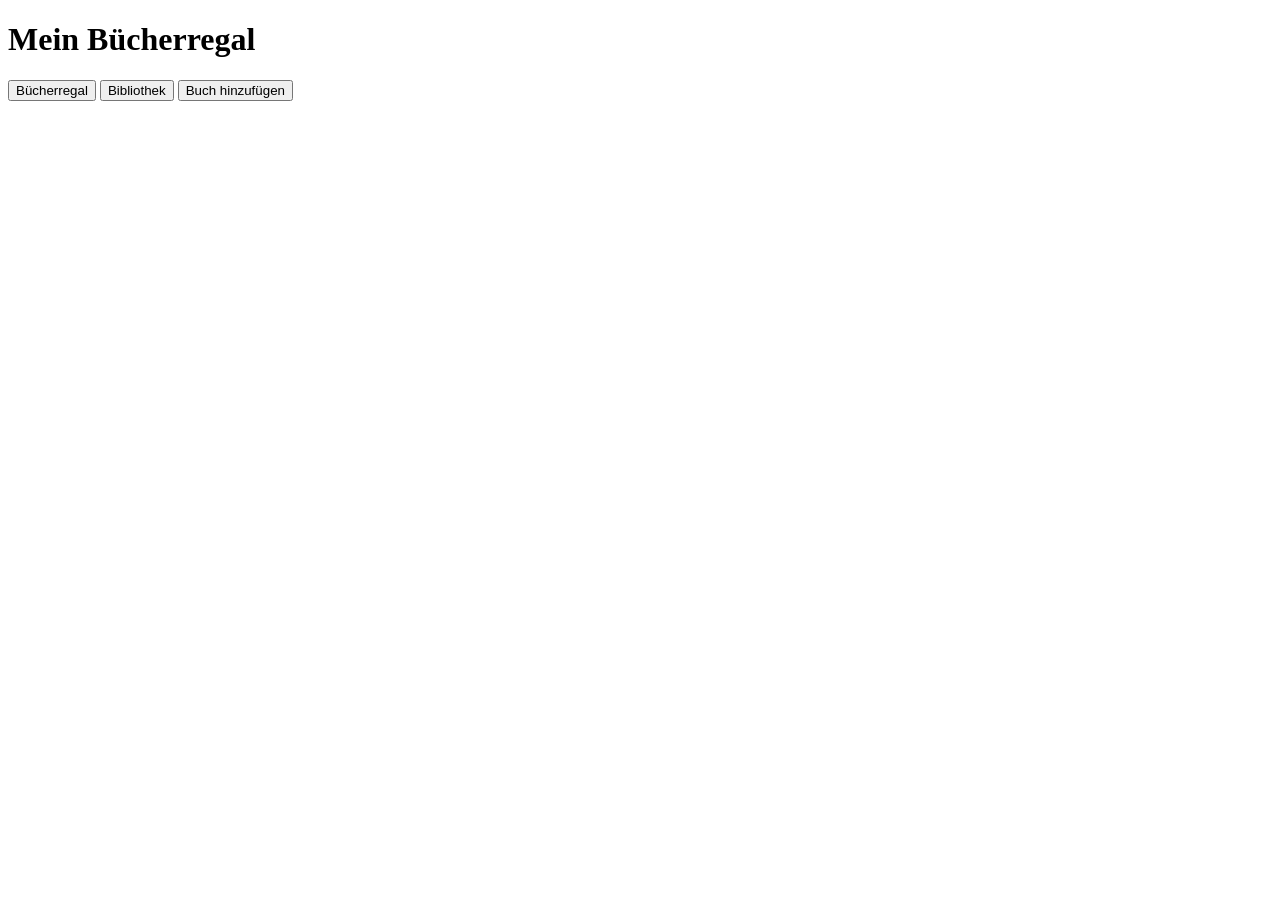
==== index.html @ e98558c0 "Create index.html" ====
<!DOCTYPE html>
<html lang="de">
<head>
  <meta charset="UTF-8">
  <meta name="viewport" content="width=device-width, initial-scale=1.0">
  <title>Mein Bücherregal</title>
</head>

<body>
  <h1>Mein Bücherregal</h1>

  <button>Bücherregal</button>
  <button>Bibliothek</button>
  <button>Buch hinzufügen</button>
</body>
</html>
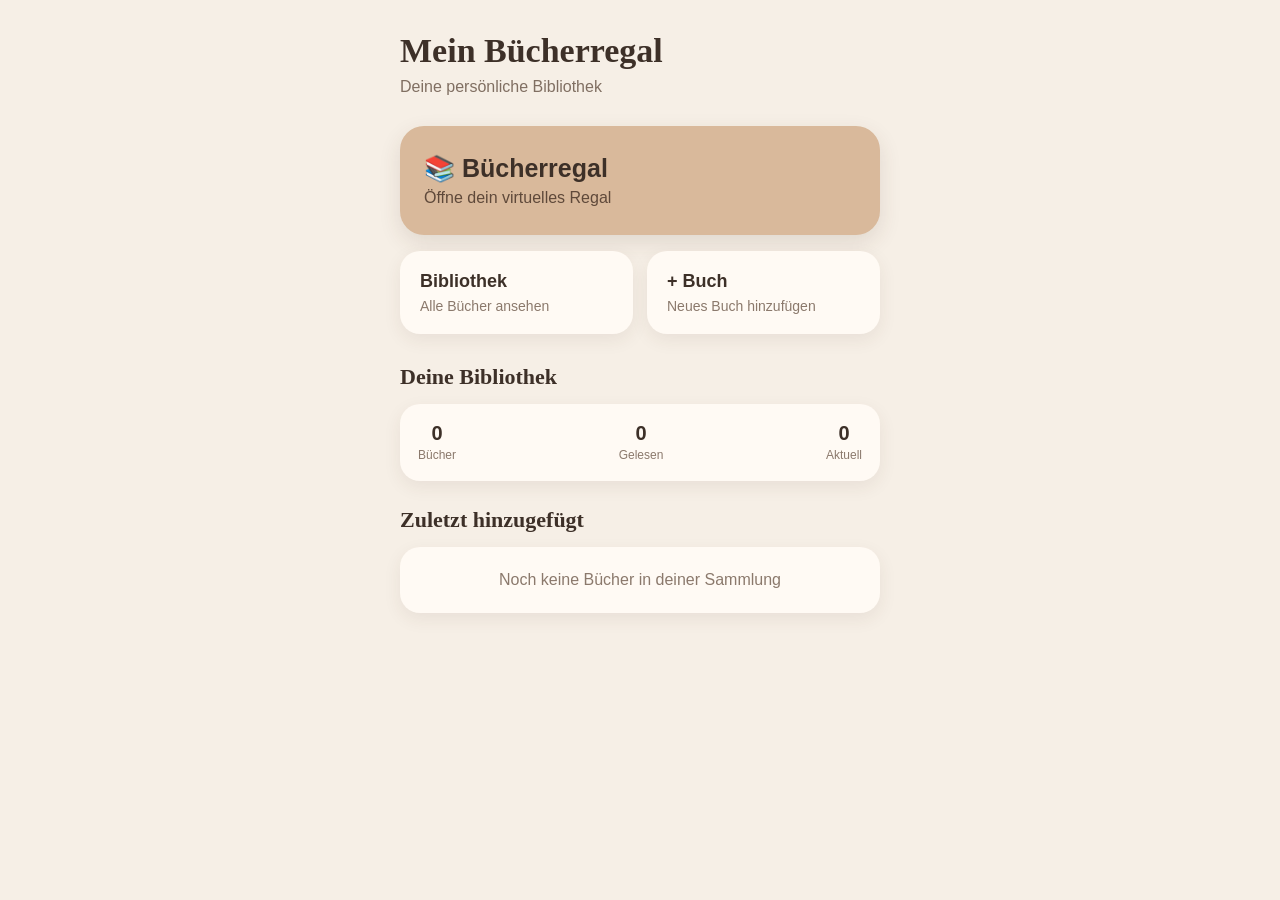
==== commit 701f9646: "Update index.html" ====
--- a/index.html
+++ b/index.html
@@ -4,13 +4,200 @@
   <meta charset="UTF-8">
   <meta name="viewport" content="width=device-width, initial-scale=1.0">
   <title>Mein Bücherregal</title>
+
+  <style>
+    * {
+      box-sizing: border-box;
+    }
+
+    body {
+      margin: 0;
+      font-family: -apple-system, BlinkMacSystemFont, "Segoe UI", sans-serif;
+      background: #f6efe6;
+      color: #3d3028;
+    }
+
+    .app {
+      max-width: 520px;
+      margin: 0 auto;
+      padding: 32px 20px 60px;
+    }
+
+    .header {
+      margin-bottom: 30px;
+    }
+
+    .header h1 {
+      margin: 0;
+      font-family: Georgia, serif;
+      font-size: 34px;
+      font-weight: 700;
+    }
+
+    .header p {
+      margin-top: 8px;
+      color: #806f62;
+      font-size: 16px;
+    }
+
+    .main-card {
+      background: #d9b99b;
+      border-radius: 24px;
+      padding: 28px 24px;
+      margin-bottom: 16px;
+      box-shadow: 0 8px 22px rgba(76, 52, 37, 0.12);
+    }
+
+    .main-card h2 {
+      margin: 0 0 6px;
+      font-size: 25px;
+    }
+
+    .main-card p {
+      margin: 0;
+      color: #5f493a;
+    }
+
+    .small-cards {
+      display: grid;
+      grid-template-columns: 1fr 1fr;
+      gap: 14px;
+      margin-bottom: 30px;
+    }
+
+    .card {
+      background: #fffaf4;
+      border-radius: 20px;
+      padding: 20px;
+      box-shadow: 0 6px 18px rgba(76, 52, 37, 0.08);
+    }
+
+    .card h3 {
+      margin: 0 0 6px;
+      font-size: 18px;
+    }
+
+    .card p {
+      margin: 0;
+      color: #8b796c;
+      font-size: 14px;
+    }
+
+    .section {
+      margin-top: 26px;
+    }
+
+    .section h2 {
+      font-family: Georgia, serif;
+      font-size: 22px;
+      margin-bottom: 14px;
+    }
+
+    .stats {
+      background: #fffaf4;
+      border-radius: 20px;
+      padding: 18px;
+      display: flex;
+      justify-content: space-between;
+      text-align: center;
+      box-shadow: 0 6px 18px rgba(76, 52, 37, 0.08);
+    }
+
+    .stat strong {
+      display: block;
+      font-size: 20px;
+    }
+
+    .stat span {
+      font-size: 12px;
+      color: #8b796c;
+    }
+
+    .empty {
+      background: #fffaf4;
+      border-radius: 20px;
+      padding: 24px;
+      color: #8b796c;
+      text-align: center;
+      box-shadow: 0 6px 18px rgba(76, 52, 37, 0.08);
+    }
+
+    button {
+      width: 100%;
+      border: none;
+      background: none;
+      padding: 0;
+      text-align: left;
+      color: inherit;
+      font: inherit;
+    }
+
+    button:active {
+      transform: scale(0.98);
+    }
+  </style>
 </head>
 
 <body>
-  <h1>Mein Bücherregal</h1>
-
-  <button>Bücherregal</button>
-  <button>Bibliothek</button>
-  <button>Buch hinzufügen</button>
+  <main class="app">
+
+    <header class="header">
+      <h1>Mein Bücherregal</h1>
+      <p>Deine persönliche Bibliothek</p>
+    </header>
+
+    <button>
+      <section class="main-card">
+        <h2>📚 Bücherregal</h2>
+        <p>Öffne dein virtuelles Regal</p>
+      </section>
+    </button>
+
+    <div class="small-cards">
+      <button>
+        <section class="card">
+          <h3>Bibliothek</h3>
+          <p>Alle Bücher ansehen</p>
+        </section>
+      </button>
+
+      <button>
+        <section class="card">
+          <h3>+ Buch</h3>
+          <p>Neues Buch hinzufügen</p>
+        </section>
+      </button>
+    </div>
+
+    <section class="section">
+      <h2>Deine Bibliothek</h2>
+
+      <div class="stats">
+        <div class="stat">
+          <strong>0</strong>
+          <span>Bücher</span>
+        </div>
+
+        <div class="stat">
+          <strong>0</strong>
+          <span>Gelesen</span>
+        </div>
+
+        <div class="stat">
+          <strong>0</strong>
+          <span>Aktuell</span>
+        </div>
+      </div>
+    </section>
+
+    <section class="section">
+      <h2>Zuletzt hinzugefügt</h2>
+
+      <div class="empty">
+        Noch keine Bücher in deiner Sammlung
+      </div>
+    </section>
+
+  </main>
 </body>
 </html>
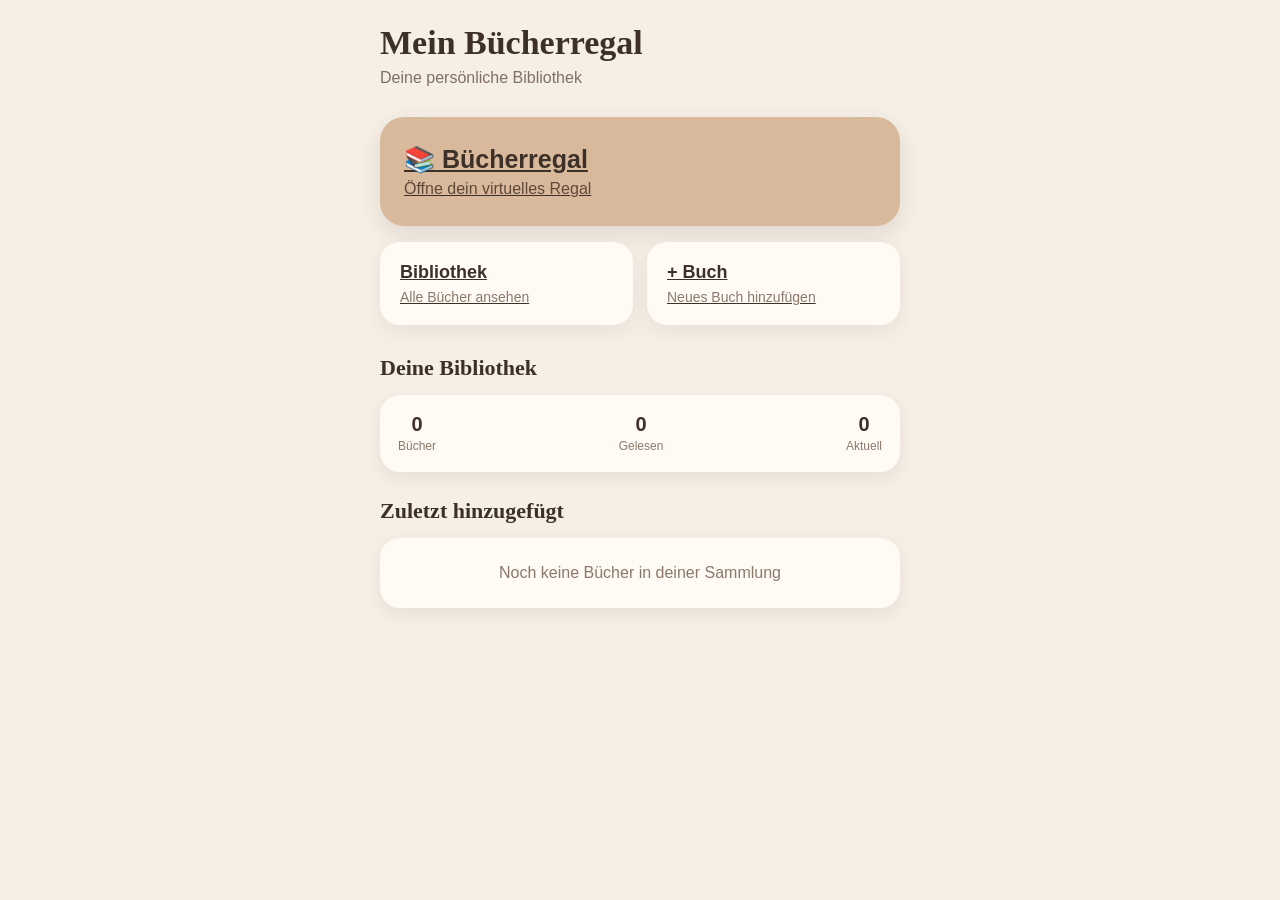
==== commit d8f0e27f: "Update index.html" ====
--- a/index.html
+++ b/index.html
@@ -3,201 +3,219 @@
 <head>
   <meta charset="UTF-8">
   <meta name="viewport" content="width=device-width, initial-scale=1.0">
+
   <title>Mein Bücherregal</title>
 
-  <style>
-    * {
-      box-sizing: border-box;
-    }
-
-    body {
-      margin: 0;
-      font-family: -apple-system, BlinkMacSystemFont, "Segoe UI", sans-serif;
-      background: #f6efe6;
-      color: #3d3028;
-    }
-
-    .app {
-      max-width: 520px;
-      margin: 0 auto;
-      padding: 32px 20px 60px;
-    }
-
-    .header {
-      margin-bottom: 30px;
-    }
-
-    .header h1 {
-      margin: 0;
-      font-family: Georgia, serif;
-      font-size: 34px;
-      font-weight: 700;
-    }
-
-    .header p {
-      margin-top: 8px;
-      color: #806f62;
-      font-size: 16px;
-    }
-
-    .main-card {
-      background: #d9b99b;
-      border-radius: 24px;
-      padding: 28px 24px;
-      margin-bottom: 16px;
-      box-shadow: 0 8px 22px rgba(76, 52, 37, 0.12);
-    }
-
-    .main-card h2 {
-      margin: 0 0 6px;
-      font-size: 25px;
-    }
-
-    .main-card p {
-      margin: 0;
-      color: #5f493a;
-    }
-
-    .small-cards {
-      display: grid;
-      grid-template-columns: 1fr 1fr;
-      gap: 14px;
-      margin-bottom: 30px;
-    }
-
-    .card {
-      background: #fffaf4;
-      border-radius: 20px;
-      padding: 20px;
-      box-shadow: 0 6px 18px rgba(76, 52, 37, 0.08);
-    }
-
-    .card h3 {
-      margin: 0 0 6px;
-      font-size: 18px;
-    }
-
-    .card p {
-      margin: 0;
-      color: #8b796c;
-      font-size: 14px;
-    }
-
-    .section {
-      margin-top: 26px;
-    }
-
-    .section h2 {
-      font-family: Georgia, serif;
-      font-size: 22px;
-      margin-bottom: 14px;
-    }
-
-    .stats {
-      background: #fffaf4;
-      border-radius: 20px;
-      padding: 18px;
-      display: flex;
-      justify-content: space-between;
-      text-align: center;
-      box-shadow: 0 6px 18px rgba(76, 52, 37, 0.08);
-    }
-
-    .stat strong {
-      display: block;
-      font-size: 20px;
-    }
-
-    .stat span {
-      font-size: 12px;
-      color: #8b796c;
-    }
-
-    .empty {
-      background: #fffaf4;
-      border-radius: 20px;
-      padding: 24px;
-      color: #8b796c;
-      text-align: center;
-      box-shadow: 0 6px 18px rgba(76, 52, 37, 0.08);
-    }
-
-    button {
-      width: 100%;
-      border: none;
-      background: none;
-      padding: 0;
-      text-align: left;
-      color: inherit;
-      font: inherit;
-    }
-
-    button:active {
-      transform: scale(0.98);
-    }
-  </style>
+  <link rel="stylesheet" href="style.css">
 </head>
 
 <body>
+
   <main class="app">
 
-    <header class="header">
+    <header class="home-header">
       <h1>Mein Bücherregal</h1>
       <p>Deine persönliche Bibliothek</p>
     </header>
 
-    <button>
+    <a href="regal.html" class="home-button">
       <section class="main-card">
         <h2>📚 Bücherregal</h2>
         <p>Öffne dein virtuelles Regal</p>
       </section>
-    </button>
+    </a>
 
     <div class="small-cards">
-      <button>
-        <section class="card">
+
+      <a href="bibliothek.html" class="home-button">
+        <section class="small-card">
           <h3>Bibliothek</h3>
           <p>Alle Bücher ansehen</p>
         </section>
-      </button>
-
-      <button>
-        <section class="card">
+      </a>
+
+      <a href="buch-hinzufuegen.html" class="home-button">
+        <section class="small-card">
           <h3>+ Buch</h3>
           <p>Neues Buch hinzufügen</p>
         </section>
-      </button>
+      </a>
+
     </div>
 
     <section class="section">
       <h2>Deine Bibliothek</h2>
 
       <div class="stats">
+
         <div class="stat">
-          <strong>0</strong>
+          <strong id="totalBooks">0</strong>
           <span>Bücher</span>
         </div>
 
         <div class="stat">
-          <strong>0</strong>
+          <strong id="readBooks">0</strong>
           <span>Gelesen</span>
         </div>
 
         <div class="stat">
-          <strong>0</strong>
+          <strong id="currentBooks">0</strong>
           <span>Aktuell</span>
         </div>
+
       </div>
     </section>
 
     <section class="section">
       <h2>Zuletzt hinzugefügt</h2>
 
-      <div class="empty">
+      <div class="empty" id="recentBooks">
         Noch keine Bücher in deiner Sammlung
       </div>
     </section>
 
   </main>
+
+
+  <script>
+
+    function openDatabase() {
+      return new Promise((resolve, reject) => {
+
+        const request =
+          indexedDB.open("buecherregalDB", 1);
+
+        request.onupgradeneeded = function(event) {
+
+          const db = event.target.result;
+
+          if (!db.objectStoreNames.contains("books")) {
+            db.createObjectStore("books", {
+              keyPath: "id"
+            });
+          }
+
+        };
+
+        request.onsuccess = function(event) {
+          resolve(event.target.result);
+        };
+
+        request.onerror = function() {
+          reject(new Error(
+            "Datenbank konnte nicht geöffnet werden."
+          ));
+        };
+
+      });
+    }
+
+
+    async function loadHomeData() {
+
+      try {
+
+        const db = await openDatabase();
+
+        const transaction =
+          db.transaction("books", "readonly");
+
+        const store =
+          transaction.objectStore("books");
+
+        const request =
+          store.getAll();
+
+
+        request.onsuccess = function() {
+
+          const books = request.result;
+
+          document.getElementById("totalBooks")
+            .textContent = books.length;
+
+          document.getElementById("readBooks")
+            .textContent =
+            books.filter(
+              book => book.status === "Gelesen"
+            ).length;
+
+          document.getElementById("currentBooks")
+            .textContent =
+            books.filter(
+              book => book.status === "Lese ich gerade"
+            ).length;
+
+
+          const recent =
+            [...books]
+              .sort((a, b) =>
+                new Date(b.createdAt || 0) -
+                new Date(a.createdAt || 0)
+              )
+              .slice(0, 3);
+
+
+          const container =
+            document.getElementById("recentBooks");
+
+
+          if (recent.length === 0) {
+
+            container.textContent =
+              "Noch keine Bücher in deiner Sammlung";
+
+            return;
+          }
+
+
+          container.innerHTML = "";
+
+
+          recent.forEach(book => {
+
+            const item =
+              document.createElement("div");
+
+            item.style.marginBottom = "10px";
+
+            const title =
+              document.createElement("strong");
+
+            title.textContent = book.title;
+
+
+            const author =
+              document.createElement("div");
+
+            author.style.fontSize = "13px";
+            author.style.marginTop = "2px";
+            author.style.color = "#806f62";
+            author.textContent = book.author;
+
+
+            item.appendChild(title);
+            item.appendChild(author);
+
+            container.appendChild(item);
+
+          });
+
+        };
+
+
+      } catch (error) {
+
+        console.error(error);
+
+      }
+
+    }
+
+
+    loadHomeData();
+
+  </script>
+
 </body>
 </html>
--- a/style.css
+++ b/style.css
@@ -0,0 +1,657 @@
+* {
+  box-sizing: border-box;
+}
+
+:root {
+  --bg: #f6efe6;
+  --surface: #fffaf4;
+  --surface-soft: #ead9c8;
+  --accent: #b88f6d;
+  --accent-soft: #d9b99b;
+  --text: #3d3028;
+  --text-soft: #806f62;
+  --text-faint: #948275;
+  --border: #dfd0c3;
+  --danger: #a24d46;
+  --danger-border: #d7aaa5;
+
+  --shadow-soft: 0 6px 18px rgba(76, 52, 37, 0.08);
+  --shadow-medium: 0 8px 22px rgba(76, 52, 37, 0.12);
+
+  --radius-small: 12px;
+  --radius-medium: 16px;
+  --radius-large: 20px;
+  --radius-xl: 24px;
+}
+
+html {
+  -webkit-text-size-adjust: 100%;
+}
+
+body {
+  margin: 0;
+  font-family: -apple-system, BlinkMacSystemFont, "Segoe UI", sans-serif;
+  background: var(--bg);
+  color: var(--text);
+}
+
+button,
+input,
+select,
+textarea {
+  font: inherit;
+}
+
+button {
+  color: inherit;
+}
+
+a {
+  color: inherit;
+}
+
+.app {
+  max-width: 560px;
+  margin: 0 auto;
+  padding: 24px 20px 70px;
+}
+
+.page-header {
+  margin-bottom: 26px;
+}
+
+.page-title,
+h1 {
+  margin: 0 0 8px;
+  font-family: Georgia, serif;
+  font-size: 32px;
+  line-height: 1.1;
+}
+
+.page-subtitle,
+.subtitle {
+  margin: 0;
+  color: var(--text-soft);
+  font-size: 16px;
+}
+
+.back {
+  display: inline-block;
+  margin-bottom: 20px;
+  color: #6f5544;
+  text-decoration: none;
+  font-size: 15px;
+}
+
+.card {
+  background: var(--surface);
+  border-radius: var(--radius-large);
+  box-shadow: var(--shadow-soft);
+}
+
+.field {
+  margin-bottom: 18px;
+}
+
+.field label,
+label {
+  display: block;
+  margin-bottom: 7px;
+  font-weight: 600;
+}
+
+input,
+select,
+textarea {
+  width: 100%;
+  border: 1px solid var(--border);
+  border-radius: 14px;
+  padding: 13px 14px;
+  background: white;
+  color: var(--text);
+  font-size: 16px;
+}
+
+textarea {
+  min-height: 110px;
+  resize: vertical;
+}
+
+input:focus,
+select:focus,
+textarea:focus {
+  outline: 2px solid rgba(184, 143, 109, 0.25);
+  border-color: var(--accent);
+}
+
+.two-columns,
+.edit-grid {
+  display: grid;
+  grid-template-columns: 1fr 1fr;
+  gap: 14px;
+}
+
+.primary-button,
+.save-button,
+.save-edit {
+  width: 100%;
+  border: none;
+  border-radius: var(--radius-medium);
+  padding: 15px;
+  background: var(--accent);
+  color: white;
+  font-size: 17px;
+  font-weight: 700;
+  cursor: pointer;
+}
+
+.primary-button:active,
+.save-button:active,
+.save-edit:active {
+  transform: scale(0.985);
+}
+
+.hint {
+  margin-top: 7px;
+  color: var(--text-faint);
+  font-size: 13px;
+}
+
+.tag {
+  display: inline-block;
+  background: var(--surface-soft);
+  border-radius: 999px;
+  padding: 5px 9px;
+  font-size: 12px;
+  color: #5f493a;
+}
+
+.empty {
+  background: var(--surface);
+  border-radius: var(--radius-large);
+  padding: 26px;
+  text-align: center;
+  color: #8b796c;
+  box-shadow: var(--shadow-soft);
+}
+
+/* STARTSEITE */
+
+.home-header {
+  margin-bottom: 30px;
+}
+
+.home-header h1 {
+  font-size: 34px;
+}
+
+.home-header p {
+  margin-top: 8px;
+  color: var(--text-soft);
+  font-size: 16px;
+}
+
+.main-card {
+  background: var(--accent-soft);
+  border-radius: var(--radius-xl);
+  padding: 28px 24px;
+  margin-bottom: 16px;
+  box-shadow: var(--shadow-medium);
+}
+
+.main-card h2 {
+  margin: 0 0 6px;
+  font-size: 25px;
+}
+
+.main-card p {
+  margin: 0;
+  color: #5f493a;
+}
+
+.home-button {
+  width: 100%;
+  border: none;
+  background: none;
+  padding: 0;
+  text-align: left;
+  cursor: pointer;
+}
+
+.home-button:active {
+  transform: scale(0.985);
+}
+
+.small-cards {
+  display: grid;
+  grid-template-columns: 1fr 1fr;
+  gap: 14px;
+  margin-bottom: 30px;
+}
+
+.small-card {
+  background: var(--surface);
+  border-radius: var(--radius-large);
+  padding: 20px;
+  box-shadow: var(--shadow-soft);
+}
+
+.small-card h3 {
+  margin: 0 0 6px;
+  font-size: 18px;
+}
+
+.small-card p {
+  margin: 0;
+  color: #8b796c;
+  font-size: 14px;
+}
+
+.section {
+  margin-top: 26px;
+}
+
+.section h2 {
+  font-family: Georgia, serif;
+  font-size: 22px;
+  margin-bottom: 14px;
+}
+
+.stats {
+  background: var(--surface);
+  border-radius: var(--radius-large);
+  padding: 18px;
+  display: flex;
+  justify-content: space-between;
+  text-align: center;
+  box-shadow: var(--shadow-soft);
+}
+
+.stat strong {
+  display: block;
+  font-size: 20px;
+}
+
+.stat span {
+  font-size: 12px;
+  color: #8b796c;
+}
+
+/* BEWERTUNGSSTERNE */
+
+.star-rating,
+.edit-rating {
+  display: flex;
+  gap: 3px;
+  margin-top: 5px;
+}
+
+.star,
+.edit-star {
+  position: relative;
+  width: 32px;
+  height: 34px;
+  border: none;
+  background: transparent;
+  padding: 0;
+  font-size: 32px;
+  line-height: 34px;
+  color: #d8c8bb;
+  cursor: pointer;
+}
+
+.edit-star {
+  width: 34px;
+  height: 36px;
+  font-size: 34px;
+  line-height: 36px;
+}
+
+.star::before,
+.edit-star::before {
+  content: "★";
+}
+
+.star.full,
+.edit-star.full {
+  color: var(--accent);
+}
+
+.star.half::after,
+.edit-star.half::after {
+  content: "★";
+  position: absolute;
+  left: 0;
+  top: 0;
+  width: 50%;
+  overflow: hidden;
+  color: var(--accent);
+  white-space: nowrap;
+}
+
+.rating-text,
+.edit-rating-text {
+  margin-top: 7px;
+  color: var(--text-faint);
+  font-size: 13px;
+}
+
+.clear-rating {
+  margin-top: 8px;
+  border: none;
+  background: transparent;
+  color: var(--text-soft);
+  padding: 0;
+  text-decoration: underline;
+  cursor: pointer;
+}
+
+/* BIBLIOTHEK */
+
+.controls {
+  background: var(--surface);
+  border-radius: 22px;
+  padding: 15px;
+  margin-bottom: 18px;
+  box-shadow: var(--shadow-soft);
+}
+
+.search {
+  margin-bottom: 10px;
+}
+
+.filters {
+  display: grid;
+  grid-template-columns: 1fr 1fr;
+  gap: 10px;
+}
+
+.sort {
+  margin-top: 10px;
+}
+
+.count {
+  margin: 0 0 12px;
+  color: var(--text-soft);
+  font-size: 14px;
+}
+
+.book-list {
+  display: grid;
+  gap: 14px;
+}
+
+.book-card {
+  width: 100%;
+  border: none;
+  text-align: left;
+  display: flex;
+  gap: 15px;
+  background: var(--surface);
+  border-radius: var(--radius-large);
+  padding: 16px;
+  color: inherit;
+  box-shadow: var(--shadow-soft);
+  cursor: pointer;
+}
+
+.book-card:active {
+  transform: scale(0.985);
+}
+
+.cover {
+  width: 75px;
+  height: 110px;
+  flex-shrink: 0;
+  object-fit: cover;
+  border-radius: 8px;
+  background: var(--surface-soft);
+  box-shadow: 0 3px 8px rgba(61, 48, 40, 0.15);
+}
+
+.cover-placeholder {
+  width: 75px;
+  height: 110px;
+  flex-shrink: 0;
+  border-radius: 8px;
+  background: var(--surface-soft);
+  display: flex;
+  align-items: center;
+  justify-content: center;
+  font-size: 28px;
+}
+
+.book-content {
+  flex: 1;
+  min-width: 0;
+}
+
+.book-title {
+  margin: 0 0 5px;
+  font-size: 19px;
+  font-weight: 700;
+}
+
+.book-author {
+  margin: 0 0 9px;
+  color: var(--text-soft);
+  font-size: 15px;
+}
+
+.rating-row {
+  display: flex;
+  align-items: center;
+  gap: 7px;
+  margin-bottom: 10px;
+}
+
+.stars-display {
+  display: flex;
+  gap: 1px;
+}
+
+.display-star {
+  position: relative;
+  display: inline-block;
+  width: 18px;
+  height: 19px;
+  font-size: 18px;
+  line-height: 19px;
+  color: #d8c8bb;
+}
+
+.display-star::before {
+  content: "★";
+}
+
+.display-star.full {
+  color: var(--accent);
+}
+
+.display-star.half::after {
+  content: "★";
+  position: absolute;
+  left: 0;
+  top: 0;
+  width: 50%;
+  overflow: hidden;
+  color: var(--accent);
+  white-space: nowrap;
+}
+
+.rating-number {
+  color: var(--text-faint);
+  font-size: 12px;
+}
+
+.book-info {
+  display: flex;
+  flex-wrap: wrap;
+  gap: 6px;
+}
+
+/* DETAILANSICHT */
+
+.modal {
+  position: fixed;
+  inset: 0;
+  background: rgba(40, 30, 24, 0.42);
+  display: none;
+  align-items: flex-end;
+  justify-content: center;
+  z-index: 100;
+}
+
+.modal.open {
+  display: flex;
+}
+
+.modal-content {
+  width: 100%;
+  max-width: 560px;
+  max-height: 92vh;
+  overflow-y: auto;
+  background: var(--bg);
+  border-radius: 28px 28px 0 0;
+  padding: 20px 20px 40px;
+}
+
+.modal-handle {
+  width: 45px;
+  height: 5px;
+  border-radius: 999px;
+  background: #cab9ab;
+  margin: 0 auto 20px;
+}
+
+.modal-top {
+  display: flex;
+  gap: 18px;
+  margin-bottom: 18px;
+}
+
+.detail-cover {
+  width: 105px;
+  height: 155px;
+  object-fit: cover;
+  flex-shrink: 0;
+  border-radius: 10px;
+  background: var(--surface-soft);
+  box-shadow: 0 4px 12px rgba(61, 48, 40, 0.18);
+}
+
+.detail-placeholder {
+  width: 105px;
+  height: 155px;
+  flex-shrink: 0;
+  border-radius: 10px;
+  background: var(--surface-soft);
+  display: flex;
+  align-items: center;
+  justify-content: center;
+  font-size: 36px;
+}
+
+.detail-title {
+  margin: 4px 0 6px;
+  font-family: Georgia, serif;
+  font-size: 25px;
+}
+
+.detail-author {
+  margin: 0 0 12px;
+  color: var(--text-soft);
+}
+
+.notes-box {
+  background: var(--surface);
+  border-radius: 18px;
+  padding: 16px;
+  margin: 18px 0;
+}
+
+.notes-box h3 {
+  margin: 0 0 8px;
+  font-size: 15px;
+}
+
+.notes-box p {
+  margin: 0;
+  white-space: pre-wrap;
+  color: #665448;
+}
+
+.modal-buttons {
+  display: grid;
+  grid-template-columns: 1fr 1fr;
+  gap: 10px;
+  margin-top: 18px;
+}
+
+.action-button {
+  border: none;
+  border-radius: 15px;
+  padding: 14px;
+  font-weight: 700;
+  cursor: pointer;
+}
+
+.edit-button {
+  background: var(--accent);
+  color: white;
+}
+
+.close-button {
+  background: #e8d9cc;
+  color: #5f493a;
+}
+
+.delete-button {
+  grid-column: 1 / -1;
+  background: transparent;
+  color: var(--danger);
+  border: 1px solid var(--danger-border);
+  margin-top: 4px;
+}
+
+.edit-form {
+  display: none;
+  margin-top: 20px;
+  background: var(--surface);
+  border-radius: 22px;
+  padding: 18px;
+}
+
+.edit-form.open {
+  display: block;
+}
+
+/* IPHONE / KLEINE DISPLAYS */
+
+@media (max-width: 390px) {
+  .app {
+    padding-left: 16px;
+    padding-right: 16px;
+  }
+
+  .small-cards,
+  .filters,
+  .two-columns,
+  .edit-grid {
+    grid-template-columns: 1fr;
+  }
+
+  .modal-top {
+    gap: 14px;
+  }
+
+  .detail-cover,
+  .detail-placeholder {
+    width: 90px;
+    height: 135px;
+  }
+
+  .home-header h1 {
+    font-size: 31px;
+  }
+}
